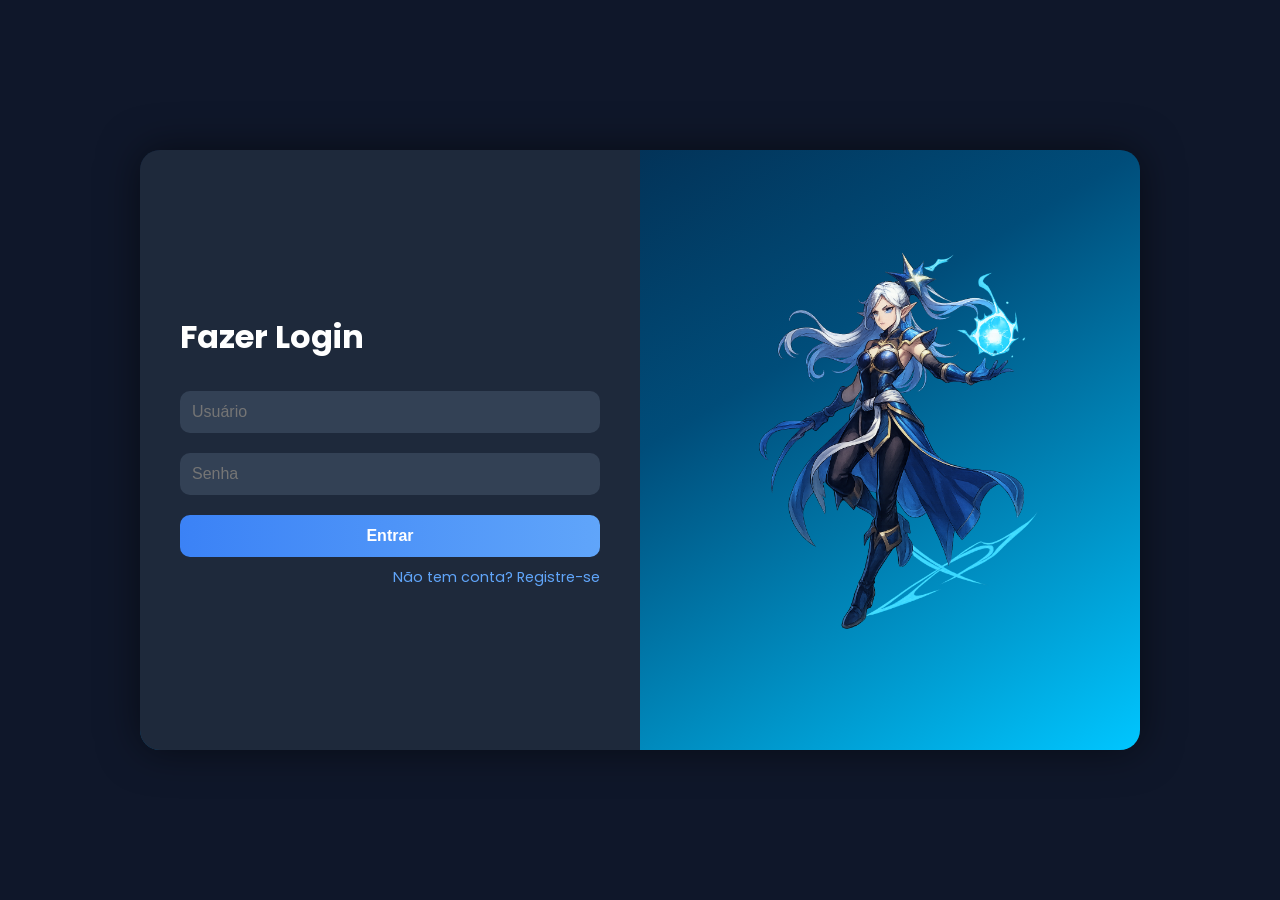
==== login.html @ 99d18c00 "subindo os arquivos do projeto" ====
<!DOCTYPE html>
<html lang="pt-BR">
<head>
  <meta charset="UTF-8" />
  <meta name="viewport" content="width=device-width, initial-scale=1.0"/>
  <title>Login | OneUp</title>

  <link href="https://fonts.googleapis.com/css2?family=Poppins:wght@400;600;700&display=swap" rel="stylesheet">

  <style>
    * {
      margin: 0;
      padding: 0;
      box-sizing: border-box;
    }

    body {
      font-family: 'Poppins', sans-serif;
      background-color: #0f172a;
      display: flex;
      justify-content: center;
      align-items: center;
      height: 100vh;
      overflow: hidden;
      color: white;
    }

    .container {
      position: relative;
      width: 95%;
      max-width: 1000px;
      height: 600px;
      border-radius: 20px;
      overflow: hidden;
      display: flex;
      background: linear-gradient(to bottom right, #051937, #004d7a, #00c6ff);
      box-shadow: 0 0 40px rgba(0, 0, 0, 0.5);
    }

    .form-section {
      width: 50%;
      padding: 50px 40px;
      display: flex;
      flex-direction: column;
      justify-content: center;
      background-color: #1e293b;
      transition: transform 0.8s ease;
      z-index: 2;
    }

    .form-section h2 {
      font-size: 2rem;
      margin-bottom: 30px;
      color: #ffffff;
    }

    .form-section input {
      padding: 12px;
      margin-bottom: 20px;
      border: none;
      border-radius: 10px;
      background-color: #334155;
      color: white;
      font-size: 1rem;
    }

    .form-section button {
      padding: 12px;
      background: linear-gradient(90deg, #3b82f6, #60a5fa);
      border: none;
      border-radius: 10px;
      color: white;
      font-weight: bold;
      font-size: 1rem;
      cursor: pointer;
      transition: background 0.3s;
    }

    .form-section button:hover {
      background: linear-gradient(90deg, #60a5fa, #3b82f6);
    }

    .form-section .options {
      margin-top: 10px;
      font-size: 0.9rem;
      text-align: right;
    }

    .form-section .options a {
      color: #60a5fa;
      text-decoration: none;
      cursor: pointer;
    }

    .form-section .options a:hover {
      text-decoration: underline;
    }

    .image-section {
      width: 50%;
      display: flex;
      align-items: center;
      justify-content: center;
      position: relative;
    }

    .image-section img {
      width: 300px;
      animation: slideRight 1s ease-out, floatUp 4s ease-in-out infinite;
    }

    .register-section {
      position: absolute;
      top: 0;
      left: 100%;
      width: 100%;
      height: 100%;
      display: flex;
      background: linear-gradient(to bottom right, #004d7a, #2563eb, #60a5fa);
      transition: left 0.8s ease;
      z-index: 3;
    }

    .register-section.active {
      left: 0;
    }

    .register-form {
      width: 50%;
      padding: 50px;
      display: flex;
      flex-direction: column;
      justify-content: center;
    }

    .register-form h2 {
      font-size: 2rem;
      margin-bottom: 30px;
      color: #ffffff;
    }

    .register-form input,
    .register-form button {
      padding: 12px;
      margin-bottom: 20px;
      border: none;
      border-radius: 10px;
      font-size: 1rem;
    }

    .register-form input {
      background: #334155;
      color: white;
    }

    .register-form button {
      background: linear-gradient(90deg, #60a5fa, #3b82f6);
      color: white;
      font-weight: bold;
      cursor: pointer;
    }

    .register-image {
      width: 50%;
      display: flex;
      align-items: center;
      justify-content: center;
    }

    .register-image img {
      width: 300px;
      animation: slideLeft 1s ease-out, floatUp 4s ease-in-out infinite;
    }

    @keyframes floatUp {
      0% { transform: translateY(0); }
      50% { transform: translateY(-10px); }
      100% { transform: translateY(0); }
    }

    @keyframes slideLeft {
      from { transform: translateX(100px); opacity: 0; }
      to { transform: translateX(0); opacity: 1; }
    }

    @keyframes slideRight {
      from { transform: translateX(-100px); opacity: 0; }
      to { transform: translateX(0); opacity: 1; }
    }

    @media (max-width: 768px) {
      .container {
        flex-direction: column;
        height: auto;
      }
      .form-section,
      .image-section,
      .register-form,
      .register-image {
        width: 100%;
      }
      .register-section {
        flex-direction: column;
      }
    }
  </style>
</head>

<body>
  <div class="container">
    <div class="form-section">
      <h2>Fazer Login</h2>
      <input type="text" placeholder="Usuário" required />
      <input type="password" placeholder="Senha" required />
      <button>Entrar</button>
      <div class="options">
        <p><a href="#" onclick="showRegister()">Não tem conta? Registre-se</a></p>
      </div>
    </div>

    <div class="image-section">
      <img src="assets/images/personagem.png" alt="Personagem Gamer">
    </div>

    <div class="register-section" id="registerSection">
      <div class="register-form">
        <h2>Crie sua conta</h2>
        <input type="text" placeholder="Nome de Usuário" required />
        <input type="email" placeholder="Email" required />
        <input type="password" placeholder="Senha" required />
        <button>Registrar</button>
        <div class="options">
          <p><a href="login.html" onclick="hideRegister()">Já tem conta? Faça login</a></p>
        </div>
      </div>
      <div class="register-image">
        <img src="assets/images/personagem2.png" alt="Nova Personagem">
      </div>
    </div>
  </div>

  <script>
    function showRegister() {
      document.getElementById('registerSection').classList.add('active');
    }
    function hideRegister() {
      document.getElementById('registerSection').classList.remove('active');
    }
  </script>
</body>
</html>
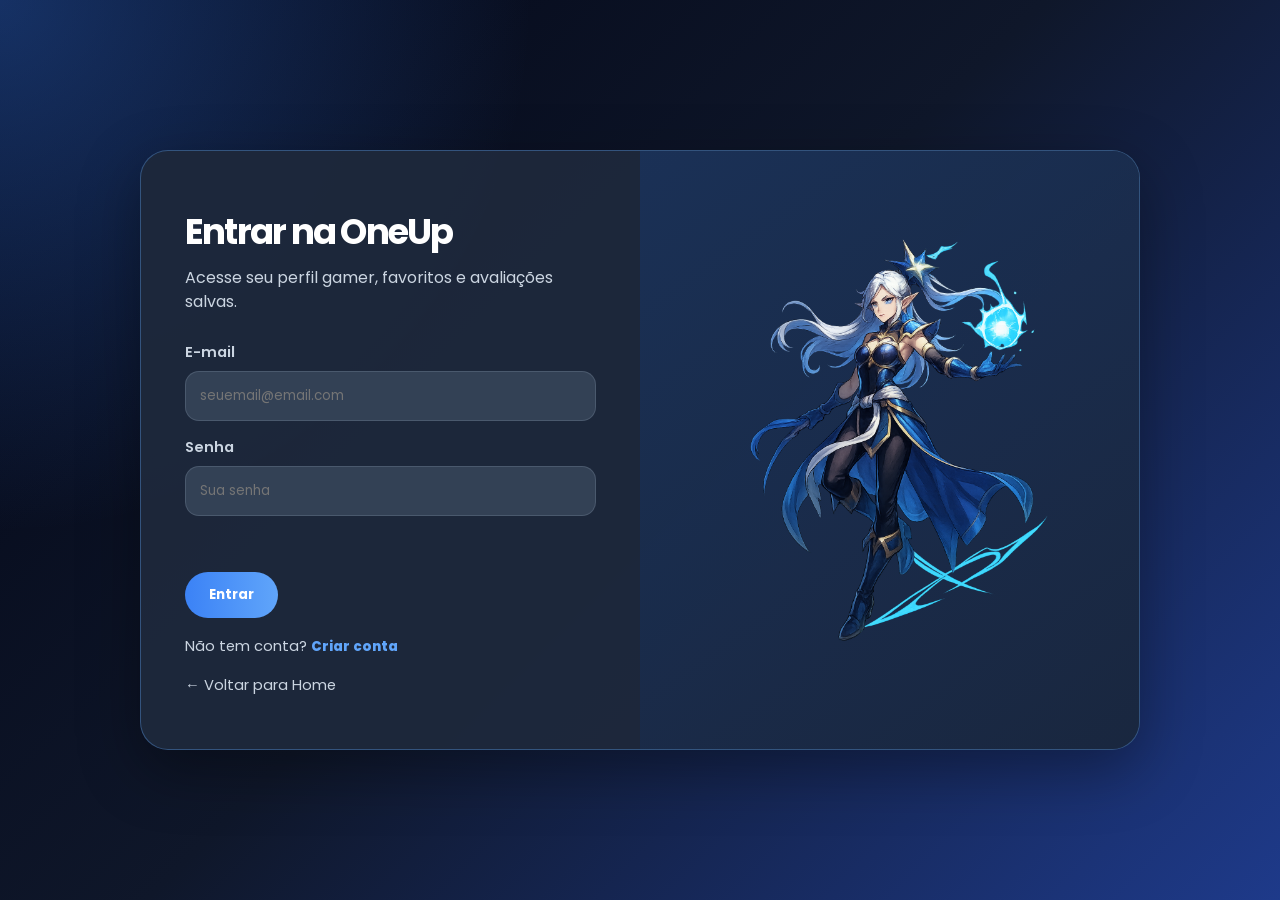
==== commit cca3ff8b: "feat: finalizando projeto OneUp com login, admin, loja e comunidade." ====
--- a/login.html
+++ b/login.html
@@ -2,250 +2,165 @@
 <html lang="pt-BR">
 <head>
   <meta charset="UTF-8" />
-  <meta name="viewport" content="width=device-width, initial-scale=1.0"/>
+  <meta name="viewport" content="width=device-width, initial-scale=1.0" />
+
   <title>Login | OneUp</title>
 
-  <link href="https://fonts.googleapis.com/css2?family=Poppins:wght@400;600;700&display=swap" rel="stylesheet">
+  <link rel="preconnect" href="https://fonts.googleapis.com" />
+  <link rel="preconnect" href="https://fonts.gstatic.com" crossorigin />
+  <link href="https://fonts.googleapis.com/css2?family=Poppins:wght@400;500;600;700;800&display=swap" rel="stylesheet" />
 
-  <style>
-    * {
-      margin: 0;
-      padding: 0;
-      box-sizing: border-box;
-    }
-
-    body {
-      font-family: 'Poppins', sans-serif;
-      background-color: #0f172a;
-      display: flex;
-      justify-content: center;
-      align-items: center;
-      height: 100vh;
-      overflow: hidden;
-      color: white;
-    }
-
-    .container {
-      position: relative;
-      width: 95%;
-      max-width: 1000px;
-      height: 600px;
-      border-radius: 20px;
-      overflow: hidden;
-      display: flex;
-      background: linear-gradient(to bottom right, #051937, #004d7a, #00c6ff);
-      box-shadow: 0 0 40px rgba(0, 0, 0, 0.5);
-    }
-
-    .form-section {
-      width: 50%;
-      padding: 50px 40px;
-      display: flex;
-      flex-direction: column;
-      justify-content: center;
-      background-color: #1e293b;
-      transition: transform 0.8s ease;
-      z-index: 2;
-    }
-
-    .form-section h2 {
-      font-size: 2rem;
-      margin-bottom: 30px;
-      color: #ffffff;
-    }
-
-    .form-section input {
-      padding: 12px;
-      margin-bottom: 20px;
-      border: none;
-      border-radius: 10px;
-      background-color: #334155;
-      color: white;
-      font-size: 1rem;
-    }
-
-    .form-section button {
-      padding: 12px;
-      background: linear-gradient(90deg, #3b82f6, #60a5fa);
-      border: none;
-      border-radius: 10px;
-      color: white;
-      font-weight: bold;
-      font-size: 1rem;
-      cursor: pointer;
-      transition: background 0.3s;
-    }
-
-    .form-section button:hover {
-      background: linear-gradient(90deg, #60a5fa, #3b82f6);
-    }
-
-    .form-section .options {
-      margin-top: 10px;
-      font-size: 0.9rem;
-      text-align: right;
-    }
-
-    .form-section .options a {
-      color: #60a5fa;
-      text-decoration: none;
-      cursor: pointer;
-    }
-
-    .form-section .options a:hover {
-      text-decoration: underline;
-    }
-
-    .image-section {
-      width: 50%;
-      display: flex;
-      align-items: center;
-      justify-content: center;
-      position: relative;
-    }
-
-    .image-section img {
-      width: 300px;
-      animation: slideRight 1s ease-out, floatUp 4s ease-in-out infinite;
-    }
-
-    .register-section {
-      position: absolute;
-      top: 0;
-      left: 100%;
-      width: 100%;
-      height: 100%;
-      display: flex;
-      background: linear-gradient(to bottom right, #004d7a, #2563eb, #60a5fa);
-      transition: left 0.8s ease;
-      z-index: 3;
-    }
-
-    .register-section.active {
-      left: 0;
-    }
-
-    .register-form {
-      width: 50%;
-      padding: 50px;
-      display: flex;
-      flex-direction: column;
-      justify-content: center;
-    }
-
-    .register-form h2 {
-      font-size: 2rem;
-      margin-bottom: 30px;
-      color: #ffffff;
-    }
-
-    .register-form input,
-    .register-form button {
-      padding: 12px;
-      margin-bottom: 20px;
-      border: none;
-      border-radius: 10px;
-      font-size: 1rem;
-    }
-
-    .register-form input {
-      background: #334155;
-      color: white;
-    }
-
-    .register-form button {
-      background: linear-gradient(90deg, #60a5fa, #3b82f6);
-      color: white;
-      font-weight: bold;
-      cursor: pointer;
-    }
-
-    .register-image {
-      width: 50%;
-      display: flex;
-      align-items: center;
-      justify-content: center;
-    }
-
-    .register-image img {
-      width: 300px;
-      animation: slideLeft 1s ease-out, floatUp 4s ease-in-out infinite;
-    }
-
-    @keyframes floatUp {
-      0% { transform: translateY(0); }
-      50% { transform: translateY(-10px); }
-      100% { transform: translateY(0); }
-    }
-
-    @keyframes slideLeft {
-      from { transform: translateX(100px); opacity: 0; }
-      to { transform: translateX(0); opacity: 1; }
-    }
-
-    @keyframes slideRight {
-      from { transform: translateX(-100px); opacity: 0; }
-      to { transform: translateX(0); opacity: 1; }
-    }
-
-    @media (max-width: 768px) {
-      .container {
-        flex-direction: column;
-        height: auto;
-      }
-      .form-section,
-      .image-section,
-      .register-form,
-      .register-image {
-        width: 100%;
-      }
-      .register-section {
-        flex-direction: column;
-      }
-    }
-  </style>
+  <link rel="stylesheet" href="assets/css/style.css" />
 </head>
 
-<body>
-  <div class="container">
-    <div class="form-section">
-      <h2>Fazer Login</h2>
-      <input type="text" placeholder="Usuário" required />
-      <input type="password" placeholder="Senha" required />
-      <button>Entrar</button>
-      <div class="options">
-        <p><a href="#" onclick="showRegister()">Não tem conta? Registre-se</a></p>
+<body class="auth-page">
+  <main class="auth-container">
+    <section class="auth-form" id="loginBox">
+      <h1>Entrar na OneUp</h1>
+      <p>Acesse seu perfil gamer, favoritos e avaliações salvas.</p>
+
+      <form id="loginForm">
+        <div class="form-group">
+          <label for="loginEmail">E-mail</label>
+          <input id="loginEmail" type="email" placeholder="seuemail@email.com" required />
+        </div>
+
+        <div class="form-group">
+          <label for="loginPassword">Senha</label>
+          <input id="loginPassword" type="password" placeholder="Sua senha" required />
+        </div>
+
+        <div class="auth-message" id="loginMessage"></div>
+
+        <button class="btn-primary" type="submit">Entrar</button>
+      </form>
+
+      <div class="auth-switch">
+        Não tem conta?
+        <button type="button" id="showRegisterButton">Criar conta</button>
       </div>
-    </div>
 
-    <div class="image-section">
-      <img src="assets/images/personagem.png" alt="Personagem Gamer">
-    </div>
+      <div class="auth-switch">
+        <a href="index.html">← Voltar para Home</a>
+      </div>
+    </section>
 
-    <div class="register-section" id="registerSection">
-      <div class="register-form">
-        <h2>Crie sua conta</h2>
-        <input type="text" placeholder="Nome de Usuário" required />
-        <input type="email" placeholder="Email" required />
-        <input type="password" placeholder="Senha" required />
-        <button>Registrar</button>
-        <div class="options">
-          <p><a href="login.html" onclick="hideRegister()">Já tem conta? Faça login</a></p>
+    <section class="auth-form hidden" id="registerBox">
+      <h1>Criar conta</h1>
+      <p>Crie um perfil gamer para salvar favoritos e avaliações.</p>
+
+      <form id="registerForm">
+        <div class="form-group">
+          <label for="registerName">Nome de usuário</label>
+          <input id="registerName" type="text" placeholder="Ex: MarcosGamer" required />
         </div>
+
+        <div class="form-group">
+          <label for="registerEmail">E-mail</label>
+          <input id="registerEmail" type="email" placeholder="seuemail@email.com" required />
+        </div>
+
+        <div class="form-group">
+          <label for="registerPassword">Senha</label>
+          <input id="registerPassword" type="password" placeholder="Mínimo 4 caracteres" required />
+        </div>
+
+        <div class="auth-message" id="registerMessage"></div>
+
+        <button class="btn-primary" type="submit">Registrar</button>
+      </form>
+
+      <div class="auth-switch">
+        Já tem conta?
+        <button type="button" id="showLoginButton">Fazer login</button>
       </div>
-      <div class="register-image">
-        <img src="assets/images/personagem2.png" alt="Nova Personagem">
-      </div>
-    </div>
-  </div>
+    </section>
 
+    <section class="auth-visual">
+      <img id="authImage" src="assets/images/personagem.png" alt="Personagem Gamer" />
+    </section>
+  </main>
+
+  <script src="assets/js/auth.js"></script>
   <script>
-    function showRegister() {
-      document.getElementById('registerSection').classList.add('active');
+    const loginBox = document.getElementById('loginBox');
+    const registerBox = document.getElementById('registerBox');
+    const authImage = document.getElementById('authImage');
+
+    const loginForm = document.getElementById('loginForm');
+    const registerForm = document.getElementById('registerForm');
+
+    const loginMessage = document.getElementById('loginMessage');
+    const registerMessage = document.getElementById('registerMessage');
+
+    document.getElementById('showRegisterButton').addEventListener('click', () => {
+      loginBox.classList.add('hidden');
+      registerBox.classList.remove('hidden');
+      authImage.src = 'assets/images/personagem2.png';
+    });
+
+    document.getElementById('showLoginButton').addEventListener('click', () => {
+      registerBox.classList.add('hidden');
+      loginBox.classList.remove('hidden');
+      authImage.src = 'assets/images/personagem.png';
+    });
+
+    registerForm.addEventListener('submit', (event) => {
+      event.preventDefault();
+
+      const name = document.getElementById('registerName').value.trim();
+      const email = document.getElementById('registerEmail').value.trim().toLowerCase();
+      const password = document.getElementById('registerPassword').value.trim();
+
+      if (password.length < 4) {
+        registerMessage.textContent = 'A senha precisa ter pelo menos 4 caracteres.';
+        registerMessage.className = 'auth-message error';
+        return;
+      }
+
+      const result = registerUser(name, email, password);
+
+      registerMessage.textContent = result.message;
+      registerMessage.className = result.success
+        ? 'auth-message success'
+        : 'auth-message error';
+
+      if (result.success) {
+        registerForm.reset();
+
+        setTimeout(() => {
+          registerBox.classList.add('hidden');
+          loginBox.classList.remove('hidden');
+          authImage.src = 'assets/images/personagem.png';
+          loginMessage.textContent = 'Conta criada. Faça login para continuar.';
+          loginMessage.className = 'auth-message success';
+        }, 800);
+      }
+    });
+
+    loginForm.addEventListener('submit', (event) => {
+      event.preventDefault();
+
+      const email = document.getElementById('loginEmail').value.trim().toLowerCase();
+      const password = document.getElementById('loginPassword').value.trim();
+
+      const result = loginUser(email, password);
+
+      loginMessage.textContent = result.message;
+      loginMessage.className = result.success
+        ? 'auth-message success'
+        : 'auth-message error';
+
+      if (result.success) {
+  setTimeout(() => {
+    if (result.user.role === 'admin') {
+      window.location.href = 'admin.html';
+    } else {
+      window.location.href = 'perfil.html';
     }
-    function hideRegister() {
-      document.getElementById('registerSection').classList.remove('active');
-    }
+  }, 500);
+}
+    });
   </script>
 </body>
-</html>
+</html>
--- a/assets/css/style.css
+++ b/assets/css/style.css
@@ -0,0 +1,825 @@
+:root {
+  --bg-dark: #0f172a;
+  --bg-panel: #1e293b;
+  --bg-panel-light: #334155;
+  --primary: #3b82f6;
+  --primary-light: #60a5fa;
+  --text: #ffffff;
+  --text-muted: #cbd5e1;
+  --border: rgba(96, 165, 250, 0.35);
+  --danger: #ef4444;
+  --success: #22c55e;
+  --warning: #f59e0b;
+  --radius: 20px;
+  --shadow: 0 20px 60px rgba(0, 0, 0, 0.35);
+}
+
+* {
+  margin: 0;
+  padding: 0;
+  box-sizing: border-box;
+}
+
+html {
+  scroll-behavior: smooth;
+}
+
+body {
+  min-height: 100vh;
+  font-family: 'Poppins', sans-serif;
+  background: var(--bg-dark);
+  color: var(--text);
+}
+
+a {
+  color: inherit;
+  text-decoration: none;
+}
+
+button,
+input,
+select,
+textarea {
+  font-family: inherit;
+}
+
+button {
+  cursor: pointer;
+}
+
+.app-header {
+  position: sticky;
+  top: 0;
+  z-index: 20;
+  display: flex;
+  align-items: center;
+  justify-content: space-between;
+  gap: 16px;
+  padding: 20px 40px;
+  background: rgba(15, 23, 42, 0.82);
+  backdrop-filter: blur(14px);
+  border-bottom: 1px solid rgba(96, 165, 250, 0.12);
+}
+
+.logo {
+  font-size: 1.8rem;
+  font-weight: 800;
+  letter-spacing: -0.05em;
+  background: linear-gradient(90deg, var(--primary), var(--primary-light));
+  -webkit-background-clip: text;
+  color: transparent;
+}
+
+.nav-links {
+  display: flex;
+  align-items: center;
+  gap: 20px;
+}
+
+.nav-links a {
+  color: var(--text-muted);
+  font-weight: 600;
+  transition: color 0.2s, opacity 0.2s;
+}
+
+.nav-links a:hover,
+.nav-links a.active {
+  color: var(--text);
+}
+
+.btn-primary,
+.btn-secondary,
+.btn-danger {
+  display: inline-flex;
+  align-items: center;
+  justify-content: center;
+  min-height: 46px;
+  padding: 0 24px;
+  border: 0;
+  border-radius: 999px;
+  color: #fff;
+  font-weight: 700;
+  transition: transform 0.2s, box-shadow 0.2s, opacity 0.2s;
+}
+
+.btn-primary {
+  background: linear-gradient(90deg, var(--primary), var(--primary-light));
+}
+
+.btn-secondary {
+  background: rgba(96, 165, 250, 0.16);
+  border: 1px solid var(--border);
+}
+
+.btn-danger {
+  background: var(--danger);
+}
+
+.btn-primary:hover,
+.btn-secondary:hover,
+.btn-danger:hover {
+  transform: translateY(-2px);
+  box-shadow: 0 12px 30px rgba(59, 130, 246, 0.25);
+}
+
+.page {
+  width: 100%;
+  max-width: 1180px;
+  margin: 0 auto;
+  padding: 48px 24px;
+}
+
+.hero-home {
+  min-height: calc(100vh - 84px);
+  display: flex;
+  align-items: center;
+  justify-content: center;
+  padding: 60px 24px;
+  text-align: center;
+  background:
+    linear-gradient(rgba(15, 23, 42, 0.62), rgba(15, 23, 42, 0.88)),
+    url('../images/city_background.jpg') center/cover no-repeat;
+}
+
+.hero-content {
+  max-width: 860px;
+}
+
+.eyebrow {
+  color: var(--primary-light);
+  font-size: 0.85rem;
+  font-weight: 800;
+  letter-spacing: 0.14em;
+  text-transform: uppercase;
+  margin-bottom: 16px;
+}
+
+.hero-content h1 {
+  font-size: clamp(2.4rem, 7vw, 5.8rem);
+  line-height: 0.95;
+  letter-spacing: -0.08em;
+  margin-bottom: 20px;
+}
+
+.hero-content h2 {
+  max-width: 700px;
+  margin: 0 auto 32px;
+  color: var(--text-muted);
+  font-size: clamp(1rem, 3vw, 1.45rem);
+  font-weight: 400;
+  line-height: 1.5;
+}
+
+.hero-actions {
+  display: flex;
+  justify-content: center;
+  flex-wrap: wrap;
+  gap: 14px;
+}
+
+.features {
+  display: grid;
+  grid-template-columns: repeat(4, minmax(0, 1fr));
+  gap: 18px;
+  margin-top: -60px;
+  position: relative;
+  z-index: 2;
+}
+
+.feature-card,
+.panel {
+  background: rgba(30, 41, 59, 0.88);
+  border: 1px solid var(--border);
+  border-radius: var(--radius);
+  box-shadow: var(--shadow);
+}
+
+.feature-card {
+  padding: 24px;
+  transition: transform 0.25s, border-color 0.25s;
+}
+
+.feature-card:hover {
+  transform: translateY(-8px);
+  border-color: rgba(96, 165, 250, 0.7);
+}
+
+.feature-card h3 {
+  margin-bottom: 10px;
+  font-size: 1.1rem;
+}
+
+.feature-card p {
+  color: var(--text-muted);
+  font-size: 0.94rem;
+  line-height: 1.5;
+}
+
+.section-title {
+  margin-bottom: 24px;
+}
+
+.section-title h1,
+.section-title h2 {
+  font-size: clamp(2rem, 5vw, 3.5rem);
+  letter-spacing: -0.06em;
+  line-height: 1;
+}
+
+.section-title p {
+  margin-top: 12px;
+  color: var(--text-muted);
+  line-height: 1.6;
+}
+
+.app-footer {
+  padding: 24px;
+  text-align: center;
+  color: var(--text-muted);
+  background: rgba(2, 6, 23, 0.8);
+  border-top: 1px solid rgba(96, 165, 250, 0.12);
+}
+
+.auth-page {
+  min-height: 100vh;
+  display: grid;
+  place-items: center;
+  padding: 24px;
+  background:
+    radial-gradient(circle at top left, rgba(59, 130, 246, 0.35), transparent 34%),
+    linear-gradient(135deg, #020617, #0f172a 48%, #1e3a8a);
+}
+
+.auth-container {
+  width: 100%;
+  max-width: 1000px;
+  min-height: 600px;
+  display: grid;
+  grid-template-columns: 1fr 1fr;
+  overflow: hidden;
+  border-radius: 28px;
+  background: rgba(30, 41, 59, 0.95);
+  border: 1px solid var(--border);
+  box-shadow: var(--shadow);
+}
+
+.auth-form {
+  padding: 52px 44px;
+  display: flex;
+  flex-direction: column;
+  justify-content: center;
+}
+
+.auth-form h1 {
+  font-size: 2.2rem;
+  letter-spacing: -0.05em;
+  margin-bottom: 8px;
+}
+
+.auth-form p {
+  color: var(--text-muted);
+  line-height: 1.5;
+  margin-bottom: 28px;
+}
+
+.form-group {
+  display: grid;
+  gap: 8px;
+  margin-bottom: 16px;
+}
+
+.form-group label {
+  color: var(--text-muted);
+  font-size: 0.9rem;
+  font-weight: 600;
+}
+
+.form-group input {
+  width: 100%;
+  padding: 14px;
+  border: 1px solid rgba(148, 163, 184, 0.24);
+  border-radius: 14px;
+  background: var(--bg-panel-light);
+  color: var(--text);
+  outline: none;
+}
+
+.form-group input:focus {
+  border-color: var(--primary-light);
+}
+
+.auth-message {
+  min-height: 24px;
+  margin: 8px 0 16px;
+  color: var(--text-muted);
+  font-size: 0.9rem;
+}
+
+.auth-message.success {
+  color: var(--success);
+}
+
+.auth-message.error {
+  color: var(--danger);
+}
+
+.auth-switch {
+  margin-top: 18px;
+  color: var(--text-muted);
+  font-size: 0.92rem;
+}
+
+.auth-switch button {
+  border: 0;
+  background: transparent;
+  color: var(--primary-light);
+  font-weight: 800;
+}
+
+.auth-visual {
+  display: grid;
+  place-items: center;
+  padding: 32px;
+  background:
+    linear-gradient(145deg, rgba(59, 130, 246, 0.2), rgba(96, 165, 250, 0.08)),
+    rgba(15, 23, 42, 0.7);
+}
+
+.auth-visual img {
+  width: min(320px, 80%);
+  animation: float 4s ease-in-out infinite;
+}
+
+.hidden {
+  display: none !important;
+}
+
+@keyframes float {
+  0%, 100% {
+    transform: translateY(0);
+  }
+
+  50% {
+    transform: translateY(-12px);
+  }
+}
+
+@media (max-width: 900px) {
+  .features {
+    grid-template-columns: repeat(2, minmax(0, 1fr));
+    margin-top: 0;
+  }
+
+  .auth-container {
+    grid-template-columns: 1fr;
+  }
+
+  .auth-visual {
+    display: none;
+  }
+}
+
+@media (max-width: 680px) {
+  .app-header {
+    align-items: flex-start;
+    flex-direction: column;
+    padding: 18px 22px;
+  }
+
+  .nav-links {
+    width: 100%;
+    overflow-x: auto;
+    padding-bottom: 4px;
+  }
+
+  .hero-home {
+    min-height: auto;
+    padding: 76px 20px;
+  }
+
+  .features {
+    grid-template-columns: 1fr;
+  }
+
+  .auth-form {
+    padding: 34px 24px;
+  }
+}
+
+.toolbar {
+  display: grid;
+  grid-template-columns: 1fr 220px;
+  gap: 14px;
+  margin: 28px 0;
+}
+
+.search-input,
+.filter-select {
+  width: 100%;
+  padding: 14px 16px;
+  border: 1px solid rgba(148, 163, 184, 0.24);
+  border-radius: 14px;
+  background: var(--bg-panel);
+  color: var(--text);
+  outline: none;
+}
+
+.cards-grid {
+  display: grid;
+  grid-template-columns: repeat(3, minmax(0, 1fr));
+  gap: 18px;
+}
+
+.game-card,
+.store-card,
+.post-card {
+  padding: 20px;
+  border-radius: var(--radius);
+  background: rgba(30, 41, 59, 0.88);
+  border: 1px solid var(--border);
+  box-shadow: var(--shadow);
+}
+
+.game-cover {
+  height: 160px;
+  display: grid;
+  place-items: center;
+  margin-bottom: 16px;
+  border-radius: 16px;
+  background: linear-gradient(135deg, rgba(59, 130, 246, 0.35), rgba(96, 165, 250, 0.08));
+  font-size: 3rem;
+}
+
+.game-card h3 {
+  margin-bottom: 6px;
+  font-size: 1.15rem;
+}
+
+.game-meta {
+  color: var(--text-muted);
+  font-size: 0.9rem;
+  margin-bottom: 14px;
+}
+
+.rating-row {
+  display: flex;
+  align-items: center;
+  justify-content: space-between;
+  gap: 14px;
+  margin-top: 14px;
+}
+
+.stars {
+  display: flex;
+  gap: 4px;
+}
+
+.star {
+  border: 0;
+  background: transparent;
+  color: #64748b;
+  font-size: 1.25rem;
+  cursor: pointer;
+}
+
+.star.active {
+  color: #facc15;
+}
+
+.card-actions {
+  display: flex;
+  gap: 10px;
+  margin-top: 16px;
+}
+
+.card-actions button {
+  flex: 1;
+}
+
+.profile-header {
+  display: grid;
+  grid-template-columns: 1fr auto;
+  align-items: center;
+  gap: 18px;
+  margin-bottom: 28px;
+}
+
+.profile-card {
+  padding: 28px;
+  border-radius: var(--radius);
+  background: linear-gradient(135deg, rgba(59, 130, 246, 0.28), rgba(30, 41, 59, 0.88));
+  border: 1px solid var(--border);
+  box-shadow: var(--shadow);
+}
+
+.profile-card h1 {
+  font-size: clamp(2rem, 5vw, 3.6rem);
+  line-height: 1;
+  letter-spacing: -0.06em;
+}
+
+.profile-card p {
+  margin-top: 10px;
+  color: var(--text-muted);
+}
+
+.stats-grid {
+  display: grid;
+  grid-template-columns: repeat(3, minmax(0, 1fr));
+  gap: 14px;
+  margin: 24px 0;
+}
+
+.stat-card {
+  padding: 20px;
+  border-radius: 18px;
+  background: rgba(30, 41, 59, 0.88);
+  border: 1px solid var(--border);
+}
+
+.stat-card strong {
+  display: block;
+  font-size: 2rem;
+}
+
+.stat-card span {
+  color: var(--text-muted);
+  font-size: 0.92rem;
+}
+
+.empty-state {
+  padding: 24px;
+  border-radius: var(--radius);
+  background: rgba(30, 41, 59, 0.7);
+  border: 1px dashed var(--border);
+  color: var(--text-muted);
+  text-align: center;
+}
+
+@media (max-width: 900px) {
+  .cards-grid {
+    grid-template-columns: repeat(2, minmax(0, 1fr));
+  }
+
+  .toolbar {
+    grid-template-columns: 1fr;
+  }
+
+  .profile-header {
+    grid-template-columns: 1fr;
+  }
+}
+
+@media (max-width: 620px) {
+  .cards-grid,
+  .stats-grid {
+    grid-template-columns: 1fr;
+  }
+
+  .card-actions {
+    flex-direction: column;
+  }
+}
+
+.price {
+  display: inline-flex;
+  align-items: center;
+  margin: 14px 0 0;
+  padding: 8px 12px;
+  border-radius: 999px;
+  background: rgba(96, 165, 250, 0.16);
+  color: var(--primary-light);
+  font-weight: 800;
+}
+
+.cart-layout {
+  display: grid;
+  grid-template-columns: 1fr 340px;
+  gap: 22px;
+  align-items: start;
+}
+
+.cart-panel {
+  position: sticky;
+  top: 110px;
+  padding: 22px;
+  border-radius: var(--radius);
+  background: rgba(30, 41, 59, 0.9);
+  border: 1px solid var(--border);
+  box-shadow: var(--shadow);
+}
+
+.cart-panel h2 {
+  margin-bottom: 16px;
+}
+
+.cart-items {
+  display: grid;
+  gap: 12px;
+  margin-bottom: 18px;
+}
+
+.cart-item {
+  display: flex;
+  justify-content: space-between;
+  gap: 12px;
+  padding: 12px;
+  border-radius: 14px;
+  background: rgba(15, 23, 42, 0.7);
+}
+
+.cart-item strong {
+  display: block;
+  font-size: 0.92rem;
+}
+
+.cart-item span {
+  color: var(--text-muted);
+  font-size: 0.82rem;
+}
+
+.cart-total {
+  display: flex;
+  justify-content: space-between;
+  padding-top: 16px;
+  border-top: 1px solid rgba(148, 163, 184, 0.2);
+  font-size: 1.1rem;
+  font-weight: 800;
+}
+
+.post-form {
+  display: grid;
+  gap: 14px;
+  margin: 24px 0;
+  padding: 22px;
+  border-radius: var(--radius);
+  background: rgba(30, 41, 59, 0.9);
+  border: 1px solid var(--border);
+  box-shadow: var(--shadow);
+}
+
+.post-form textarea {
+  min-height: 130px;
+  resize: vertical;
+  padding: 14px;
+  border: 1px solid rgba(148, 163, 184, 0.24);
+  border-radius: 14px;
+  background: var(--bg-panel-light);
+  color: var(--text);
+  outline: none;
+}
+
+.post-form textarea:focus {
+  border-color: var(--primary-light);
+}
+
+.posts-list {
+  display: grid;
+  gap: 16px;
+}
+
+.post-card header {
+  display: flex;
+  justify-content: space-between;
+  gap: 12px;
+  margin-bottom: 12px;
+}
+
+.post-card strong {
+  color: var(--text);
+}
+
+.post-card time {
+  color: var(--text-muted);
+  font-size: 0.82rem;
+}
+
+.post-card p {
+  color: var(--text-muted);
+  line-height: 1.6;
+}
+
+.like-row {
+  display: flex;
+  justify-content: space-between;
+  align-items: center;
+  gap: 12px;
+  margin-top: 16px;
+}
+
+.like-row span {
+  color: var(--text-muted);
+  font-size: 0.9rem;
+}
+
+@media (max-width: 960px) {
+  .cart-layout {
+    grid-template-columns: 1fr;
+  }
+
+  .cart-panel {
+    position: static;
+  }
+}
+
+.admin-layout {
+  display: grid;
+  grid-template-columns: 380px 1fr;
+  gap: 22px;
+  align-items: start;
+}
+
+.admin-form {
+  position: sticky;
+  top: 110px;
+  display: grid;
+  gap: 14px;
+  padding: 22px;
+  border-radius: var(--radius);
+  background: rgba(30, 41, 59, 0.9);
+  border: 1px solid var(--border);
+  box-shadow: var(--shadow);
+}
+
+.admin-form input,
+.admin-form select,
+.admin-form textarea {
+  width: 100%;
+  padding: 14px;
+  border: 1px solid rgba(148, 163, 184, 0.24);
+  border-radius: 14px;
+  background: var(--bg-panel-light);
+  color: var(--text);
+  outline: none;
+}
+
+.admin-form textarea {
+  min-height: 120px;
+  resize: vertical;
+}
+
+.admin-form input:focus,
+.admin-form select:focus,
+.admin-form textarea:focus {
+  border-color: var(--primary-light);
+}
+
+.admin-list {
+  display: grid;
+  gap: 14px;
+}
+
+.admin-item {
+  display: grid;
+  grid-template-columns: auto 1fr auto;
+  align-items: center;
+  gap: 16px;
+  padding: 16px;
+  border-radius: 18px;
+  background: rgba(30, 41, 59, 0.88);
+  border: 1px solid var(--border);
+}
+
+.admin-icon {
+  width: 52px;
+  height: 52px;
+  display: grid;
+  place-items: center;
+  border-radius: 16px;
+  background: rgba(96, 165, 250, 0.14);
+  font-size: 1.7rem;
+}
+
+.admin-item h3 {
+  margin-bottom: 4px;
+}
+
+.admin-item p {
+  color: var(--text-muted);
+  font-size: 0.9rem;
+}
+
+.badge-admin {
+  display: inline-flex;
+  width: fit-content;
+  padding: 6px 10px;
+  border-radius: 999px;
+  background: rgba(96, 165, 250, 0.16);
+  color: var(--primary-light);
+  font-size: 0.78rem;
+  font-weight: 800;
+}
+
+@media (max-width: 960px) {
+  .admin-layout {
+    grid-template-columns: 1fr;
+  }
+
+  .admin-form {
+    position: static;
+  }
+
+  .admin-item {
+    grid-template-columns: 1fr;
+  }
+}
